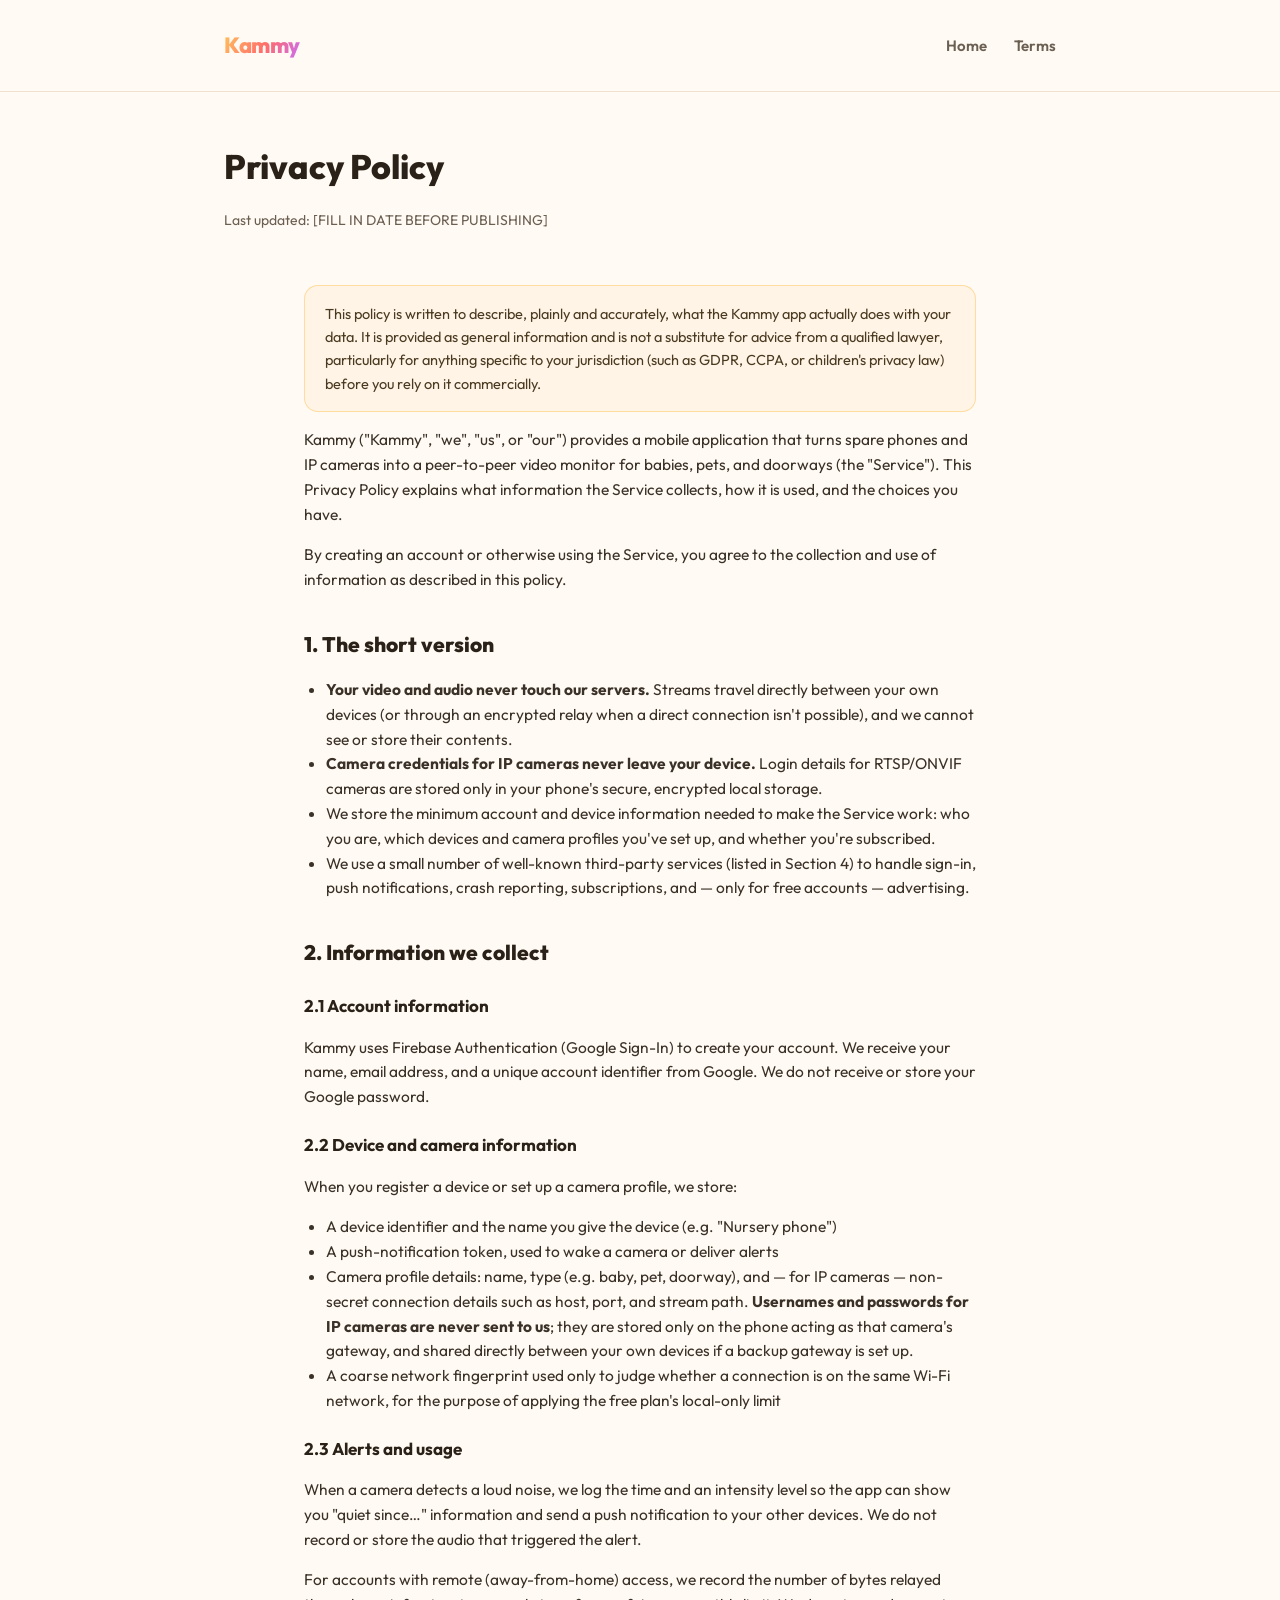
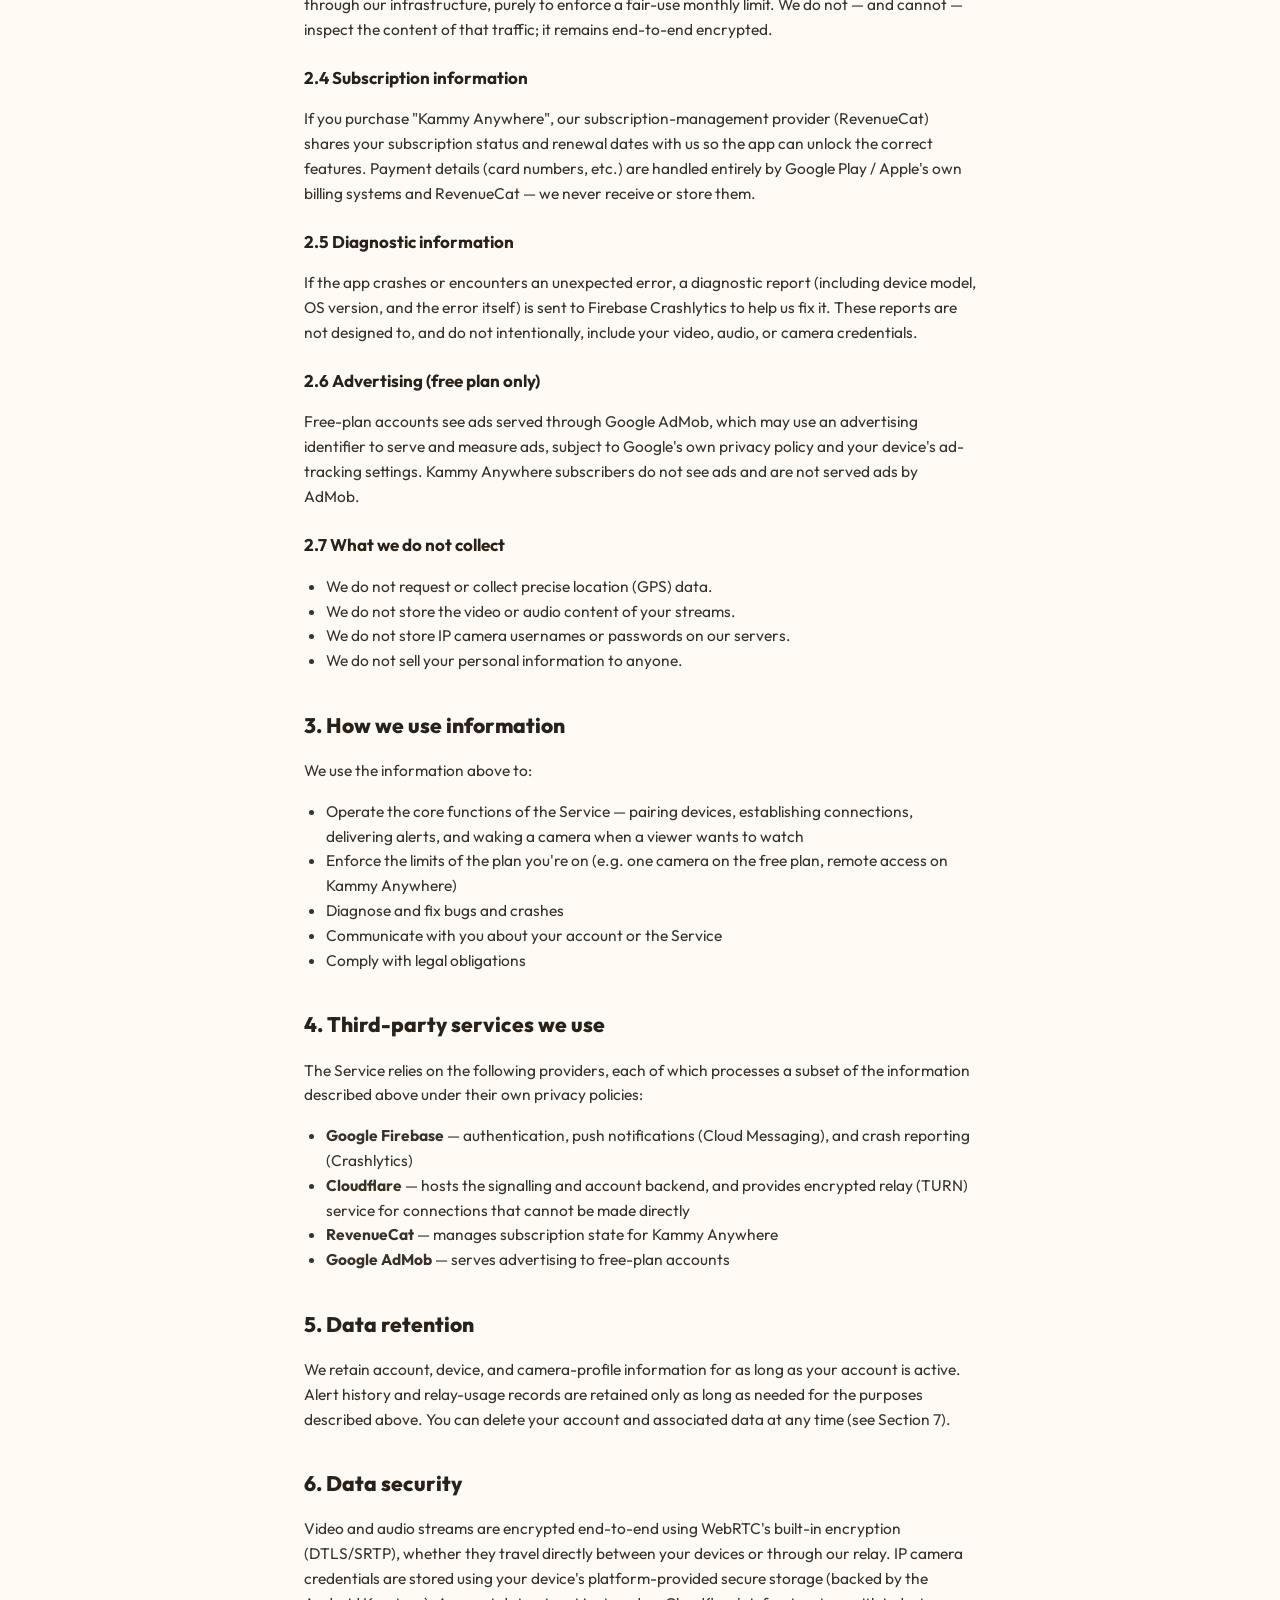
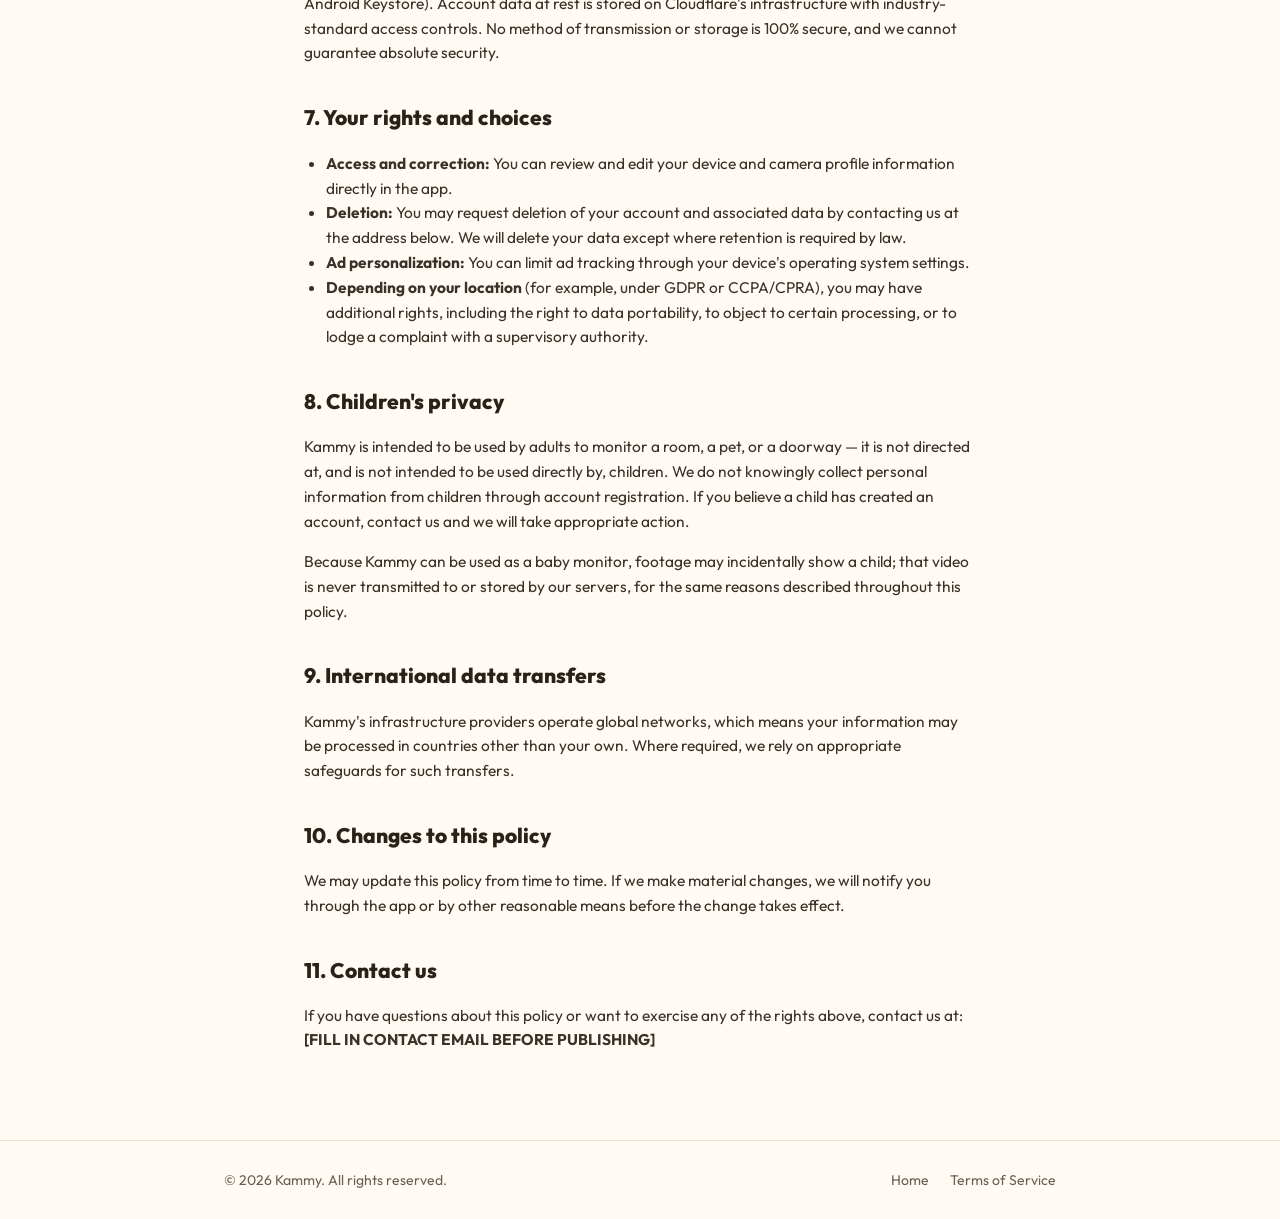
==== privacy.html @ 4654f09b "Initial site: landing page, privacy policy, terms of service Draft legal pages need a contact email," ====
<!doctype html>
<html lang="en">
<head>
<meta charset="utf-8" />
<meta name="viewport" content="width=device-width, initial-scale=1" />
<title>Privacy Policy — Kammy</title>
<link rel="preconnect" href="https://fonts.googleapis.com" />
<link rel="preconnect" href="https://fonts.gstatic.com" crossorigin />
<link href="https://fonts.googleapis.com/css2?family=Outfit:wght@400;500;600;700;800&display=swap" rel="stylesheet" />
<link rel="stylesheet" href="style.css" />
</head>
<body class="legal">

<header class="site">
  <div class="wrap">
    <a class="wordmark" href="index.html">Kammy</a>
    <nav class="site">
      <a href="index.html">Home</a>
      <a href="terms.html">Terms</a>
    </nav>
  </div>
</header>

<header class="page">
  <div class="wrap">
    <h1>Privacy Policy</h1>
    <p class="updated">Last updated: [FILL IN DATE BEFORE PUBLISHING]</p>
  </div>
</header>

<main>
  <div class="notice">
    This policy is written to describe, plainly and accurately, what the Kammy
    app actually does with your data. It is provided as general information
    and is not a substitute for advice from a qualified lawyer, particularly
    for anything specific to your jurisdiction (such as GDPR, CCPA, or
    children's privacy law) before you rely on it commercially.
  </div>

  <p>
    Kammy ("Kammy", "we", "us", or "our") provides a mobile application that
    turns spare phones and IP cameras into a peer-to-peer video monitor for
    babies, pets, and doorways (the "Service"). This Privacy Policy explains
    what information the Service collects, how it is used, and the choices
    you have.
  </p>

  <p>
    By creating an account or otherwise using the Service, you agree to the
    collection and use of information as described in this policy.
  </p>

  <h2>1. The short version</h2>
  <ul>
    <li><strong>Your video and audio never touch our servers.</strong> Streams travel directly between your own devices (or through an encrypted relay when a direct connection isn't possible), and we cannot see or store their contents.</li>
    <li><strong>Camera credentials for IP cameras never leave your device.</strong> Login details for RTSP/ONVIF cameras are stored only in your phone's secure, encrypted local storage.</li>
    <li>We store the minimum account and device information needed to make the Service work: who you are, which devices and camera profiles you've set up, and whether you're subscribed.</li>
    <li>We use a small number of well-known third-party services (listed in Section 4) to handle sign-in, push notifications, crash reporting, subscriptions, and — only for free accounts — advertising.</li>
  </ul>

  <h2>2. Information we collect</h2>

  <h3>2.1 Account information</h3>
  <p>
    Kammy uses Firebase Authentication (Google Sign-In) to create your
    account. We receive your name, email address, and a unique account
    identifier from Google. We do not receive or store your Google password.
  </p>

  <h3>2.2 Device and camera information</h3>
  <p>When you register a device or set up a camera profile, we store:</p>
  <ul>
    <li>A device identifier and the name you give the device (e.g. "Nursery phone")</li>
    <li>A push-notification token, used to wake a camera or deliver alerts</li>
    <li>Camera profile details: name, type (e.g. baby, pet, doorway), and — for IP cameras — non-secret connection details such as host, port, and stream path. <strong>Usernames and passwords for IP cameras are never sent to us</strong>; they are stored only on the phone acting as that camera's gateway, and shared directly between your own devices if a backup gateway is set up.</li>
    <li>A coarse network fingerprint used only to judge whether a connection is on the same Wi-Fi network, for the purpose of applying the free plan's local-only limit</li>
  </ul>

  <h3>2.3 Alerts and usage</h3>
  <p>
    When a camera detects a loud noise, we log the time and an intensity
    level so the app can show you "quiet since…" information and send a
    push notification to your other devices. We do not record or store the
    audio that triggered the alert.
  </p>
  <p>
    For accounts with remote (away-from-home) access, we record the number
    of bytes relayed through our infrastructure, purely to enforce a fair-use
    monthly limit. We do not — and cannot — inspect the content of that
    traffic; it remains end-to-end encrypted.
  </p>

  <h3>2.4 Subscription information</h3>
  <p>
    If you purchase "Kammy Anywhere", our subscription-management provider
    (RevenueCat) shares your subscription status and renewal dates with us
    so the app can unlock the correct features. Payment details (card
    numbers, etc.) are handled entirely by Google Play / Apple's own billing
    systems and RevenueCat — we never receive or store them.
  </p>

  <h3>2.5 Diagnostic information</h3>
  <p>
    If the app crashes or encounters an unexpected error, a diagnostic
    report (including device model, OS version, and the error itself) is
    sent to Firebase Crashlytics to help us fix it. These reports are not
    designed to, and do not intentionally, include your video, audio, or
    camera credentials.
  </p>

  <h3>2.6 Advertising (free plan only)</h3>
  <p>
    Free-plan accounts see ads served through Google AdMob, which may use an
    advertising identifier to serve and measure ads, subject to Google's own
    privacy policy and your device's ad-tracking settings. Kammy Anywhere
    subscribers do not see ads and are not served ads by AdMob.
  </p>

  <h3>2.7 What we do not collect</h3>
  <ul>
    <li>We do not request or collect precise location (GPS) data.</li>
    <li>We do not store the video or audio content of your streams.</li>
    <li>We do not store IP camera usernames or passwords on our servers.</li>
    <li>We do not sell your personal information to anyone.</li>
  </ul>

  <h2>3. How we use information</h2>
  <p>We use the information above to:</p>
  <ul>
    <li>Operate the core functions of the Service — pairing devices, establishing connections, delivering alerts, and waking a camera when a viewer wants to watch</li>
    <li>Enforce the limits of the plan you're on (e.g. one camera on the free plan, remote access on Kammy Anywhere)</li>
    <li>Diagnose and fix bugs and crashes</li>
    <li>Communicate with you about your account or the Service</li>
    <li>Comply with legal obligations</li>
  </ul>

  <h2>4. Third-party services we use</h2>
  <p>The Service relies on the following providers, each of which processes a subset of the information described above under their own privacy policies:</p>
  <ul>
    <li><strong>Google Firebase</strong> — authentication, push notifications (Cloud Messaging), and crash reporting (Crashlytics)</li>
    <li><strong>Cloudflare</strong> — hosts the signalling and account backend, and provides encrypted relay (TURN) service for connections that cannot be made directly</li>
    <li><strong>RevenueCat</strong> — manages subscription state for Kammy Anywhere</li>
    <li><strong>Google AdMob</strong> — serves advertising to free-plan accounts</li>
  </ul>

  <h2>5. Data retention</h2>
  <p>
    We retain account, device, and camera-profile information for as long as
    your account is active. Alert history and relay-usage records are
    retained only as long as needed for the purposes described above. You
    can delete your account and associated data at any time (see Section 7).
  </p>

  <h2>6. Data security</h2>
  <p>
    Video and audio streams are encrypted end-to-end using WebRTC's built-in
    encryption (DTLS/SRTP), whether they travel directly between your
    devices or through our relay. IP camera credentials are stored using
    your device's platform-provided secure storage (backed by the Android
    Keystore). Account data at rest is stored on Cloudflare's infrastructure
    with industry-standard access controls. No method of transmission or
    storage is 100% secure, and we cannot guarantee absolute security.
  </p>

  <h2>7. Your rights and choices</h2>
  <ul>
    <li><strong>Access and correction:</strong> You can review and edit your device and camera profile information directly in the app.</li>
    <li><strong>Deletion:</strong> You may request deletion of your account and associated data by contacting us at the address below. We will delete your data except where retention is required by law.</li>
    <li><strong>Ad personalization:</strong> You can limit ad tracking through your device's operating system settings.</li>
    <li><strong>Depending on your location</strong> (for example, under GDPR or CCPA/CPRA), you may have additional rights, including the right to data portability, to object to certain processing, or to lodge a complaint with a supervisory authority.</li>
  </ul>

  <h2>8. Children's privacy</h2>
  <p>
    Kammy is intended to be used by adults to monitor a room, a pet, or a
    doorway — it is not directed at, and is not intended to be used
    directly by, children. We do not knowingly collect personal information
    from children through account registration. If you believe a child has
    created an account, contact us and we will take appropriate action.
  </p>
  <p>
    Because Kammy can be used as a baby monitor, footage may incidentally
    show a child; that video is never transmitted to or stored by our
    servers, for the same reasons described throughout this policy.
  </p>

  <h2>9. International data transfers</h2>
  <p>
    Kammy's infrastructure providers operate global networks, which means
    your information may be processed in countries other than your own.
    Where required, we rely on appropriate safeguards for such transfers.
  </p>

  <h2>10. Changes to this policy</h2>
  <p>
    We may update this policy from time to time. If we make material
    changes, we will notify you through the app or by other reasonable
    means before the change takes effect.
  </p>

  <h2>11. Contact us</h2>
  <p>
    If you have questions about this policy or want to exercise any of the
    rights above, contact us at:
    <br />
    <strong>[FILL IN CONTACT EMAIL BEFORE PUBLISHING]</strong>
  </p>
</main>

<footer class="site">
  <div class="wrap">
    <div>© <span id="year"></span> Kammy. All rights reserved.</div>
    <div>
      <a href="index.html">Home</a>
      <a href="terms.html">Terms of Service</a>
    </div>
  </div>
</footer>

<script>
  document.getElementById('year').textContent = new Date().getFullYear();
</script>

</body>
</html>
---- style.css ----
:root {
  --amber: #ffc65a;
  --coral: #ff6c6c;
  --violet: #c86cff;
  --sky: #7ec8e3;
  --bg: #fffaf3;
  --surface: #ffffff;
  --surface-high: #fff4e6;
  --ink: #2a2118;
  --ink-muted: #6b5f52;
  --outline: #f0e2d0;
  --radius-card: 20px;
  --radius-control: 14px;
  --font: "Outfit", -apple-system, BlinkMacSystemFont, "Segoe UI", sans-serif;
}

* {
  box-sizing: border-box;
}

html,
body {
  margin: 0;
  padding: 0;
}

body {
  font-family: var(--font);
  background: var(--bg);
  color: var(--ink);
  line-height: 1.6;
  -webkit-font-smoothing: antialiased;
}

a {
  color: var(--coral);
  text-decoration: none;
}

a:hover {
  text-decoration: underline;
}

.wrap {
  max-width: 880px;
  margin: 0 auto;
  padding: 0 24px;
}

header.site {
  padding: 28px 0;
  border-bottom: 1px solid var(--outline);
}

header.site .wrap {
  display: flex;
  align-items: center;
  justify-content: space-between;
  gap: 16px;
  flex-wrap: wrap;
}

.wordmark {
  font-weight: 800;
  font-size: 22px;
  letter-spacing: -0.02em;
  background: linear-gradient(120deg, var(--amber), var(--coral) 55%, var(--violet));
  -webkit-background-clip: text;
  background-clip: text;
  color: transparent;
}

nav.site a {
  margin-left: 24px;
  color: var(--ink-muted);
  font-weight: 600;
  font-size: 15px;
}

nav.site a:hover {
  color: var(--ink);
  text-decoration: none;
}

.hero {
  padding: 72px 0 56px;
  background: radial-gradient(
      120% 140% at 15% -10%,
      rgba(255, 198, 90, 0.25),
      transparent 55%
    ),
    radial-gradient(100% 120% at 100% 0%, rgba(200, 108, 255, 0.14), transparent 60%);
}

.hero h1 {
  font-size: 44px;
  font-weight: 800;
  letter-spacing: -0.02em;
  margin: 0 0 8px;
  max-width: 14ch;
}

.hero h1 em {
  font-style: italic;
  font-weight: 300;
  display: block;
}

.hero p.lede {
  font-size: 18px;
  color: var(--ink-muted);
  max-width: 52ch;
  margin: 16px 0 0;
}

main {
  padding: 8px 0 64px;
}

section {
  padding: 40px 0;
}

section h2 {
  font-size: 26px;
  font-weight: 800;
  letter-spacing: -0.01em;
  margin: 0 0 20px;
}

.grid {
  display: grid;
  grid-template-columns: repeat(auto-fit, minmax(230px, 1fr));
  gap: 16px;
}

.card {
  background: var(--surface);
  border: 1px solid var(--outline);
  border-radius: var(--radius-card);
  padding: 24px;
}

.card .icon {
  width: 40px;
  height: 40px;
  border-radius: 12px;
  display: flex;
  align-items: center;
  justify-content: center;
  font-size: 20px;
  margin-bottom: 14px;
}

.card h3 {
  margin: 0 0 8px;
  font-size: 17px;
  font-weight: 700;
}

.card p {
  margin: 0;
  color: var(--ink-muted);
  font-size: 15px;
}

.tier-amber {
  background: rgba(255, 198, 90, 0.22);
}
.tier-coral {
  background: rgba(255, 108, 108, 0.16);
}
.tier-violet {
  background: rgba(200, 108, 255, 0.16);
}
.tier-sky {
  background: rgba(126, 200, 227, 0.2);
}

.plans {
  display: grid;
  grid-template-columns: repeat(auto-fit, minmax(260px, 1fr));
  gap: 16px;
}

.plan {
  border-radius: var(--radius-card);
  padding: 28px;
  border: 1px solid var(--outline);
  background: var(--surface);
}

.plan.premium {
  background: linear-gradient(160deg, #fff, var(--surface-high));
  border-color: rgba(255, 198, 90, 0.5);
}

.plan .price {
  font-size: 30px;
  font-weight: 800;
  margin: 4px 0 16px;
}

.plan ul {
  padding-left: 20px;
  margin: 0;
  color: var(--ink-muted);
}

.plan ul li {
  margin-bottom: 8px;
}

.cta {
  text-align: center;
  padding: 56px 0;
}

.cta .button {
  display: inline-block;
  padding: 14px 28px;
  border-radius: 999px;
  background: linear-gradient(120deg, var(--amber), var(--coral));
  color: #2a1a12;
  font-weight: 700;
  font-size: 16px;
}

.cta .button:hover {
  text-decoration: none;
  filter: brightness(1.03);
}

footer.site {
  border-top: 1px solid var(--outline);
  padding: 28px 0;
  color: var(--ink-muted);
  font-size: 14px;
}

footer.site .wrap {
  display: flex;
  justify-content: space-between;
  flex-wrap: wrap;
  gap: 12px;
}

footer.site a {
  color: var(--ink-muted);
  margin-left: 18px;
}

footer.site a:first-child {
  margin-left: 0;
}

/* Legal pages */
.legal header.page {
  padding: 48px 0 12px;
}

.legal header.page h1 {
  font-size: 34px;
  font-weight: 800;
  margin: 0 0 6px;
}

.legal .updated {
  color: var(--ink-muted);
  font-size: 14px;
}

.legal main {
  max-width: 720px;
  margin: 0 auto;
  padding: 8px 24px 72px;
}

.legal h2 {
  font-size: 21px;
  font-weight: 800;
  margin: 36px 0 12px;
}

.legal h3 {
  font-size: 17px;
  font-weight: 700;
  margin: 22px 0 8px;
}

.legal p,
.legal li {
  color: #3a3128;
  font-size: 15.5px;
}

.legal ul,
.legal ol {
  padding-left: 22px;
}

.notice {
  background: var(--surface-high);
  border: 1px solid rgba(255, 198, 90, 0.5);
  border-radius: var(--radius-control);
  padding: 16px 20px;
  font-size: 14.5px;
  color: #4a3a20;
  margin: 20px 0 8px;
}

@media (max-width: 560px) {
  .hero h1 {
    font-size: 32px;
  }
}
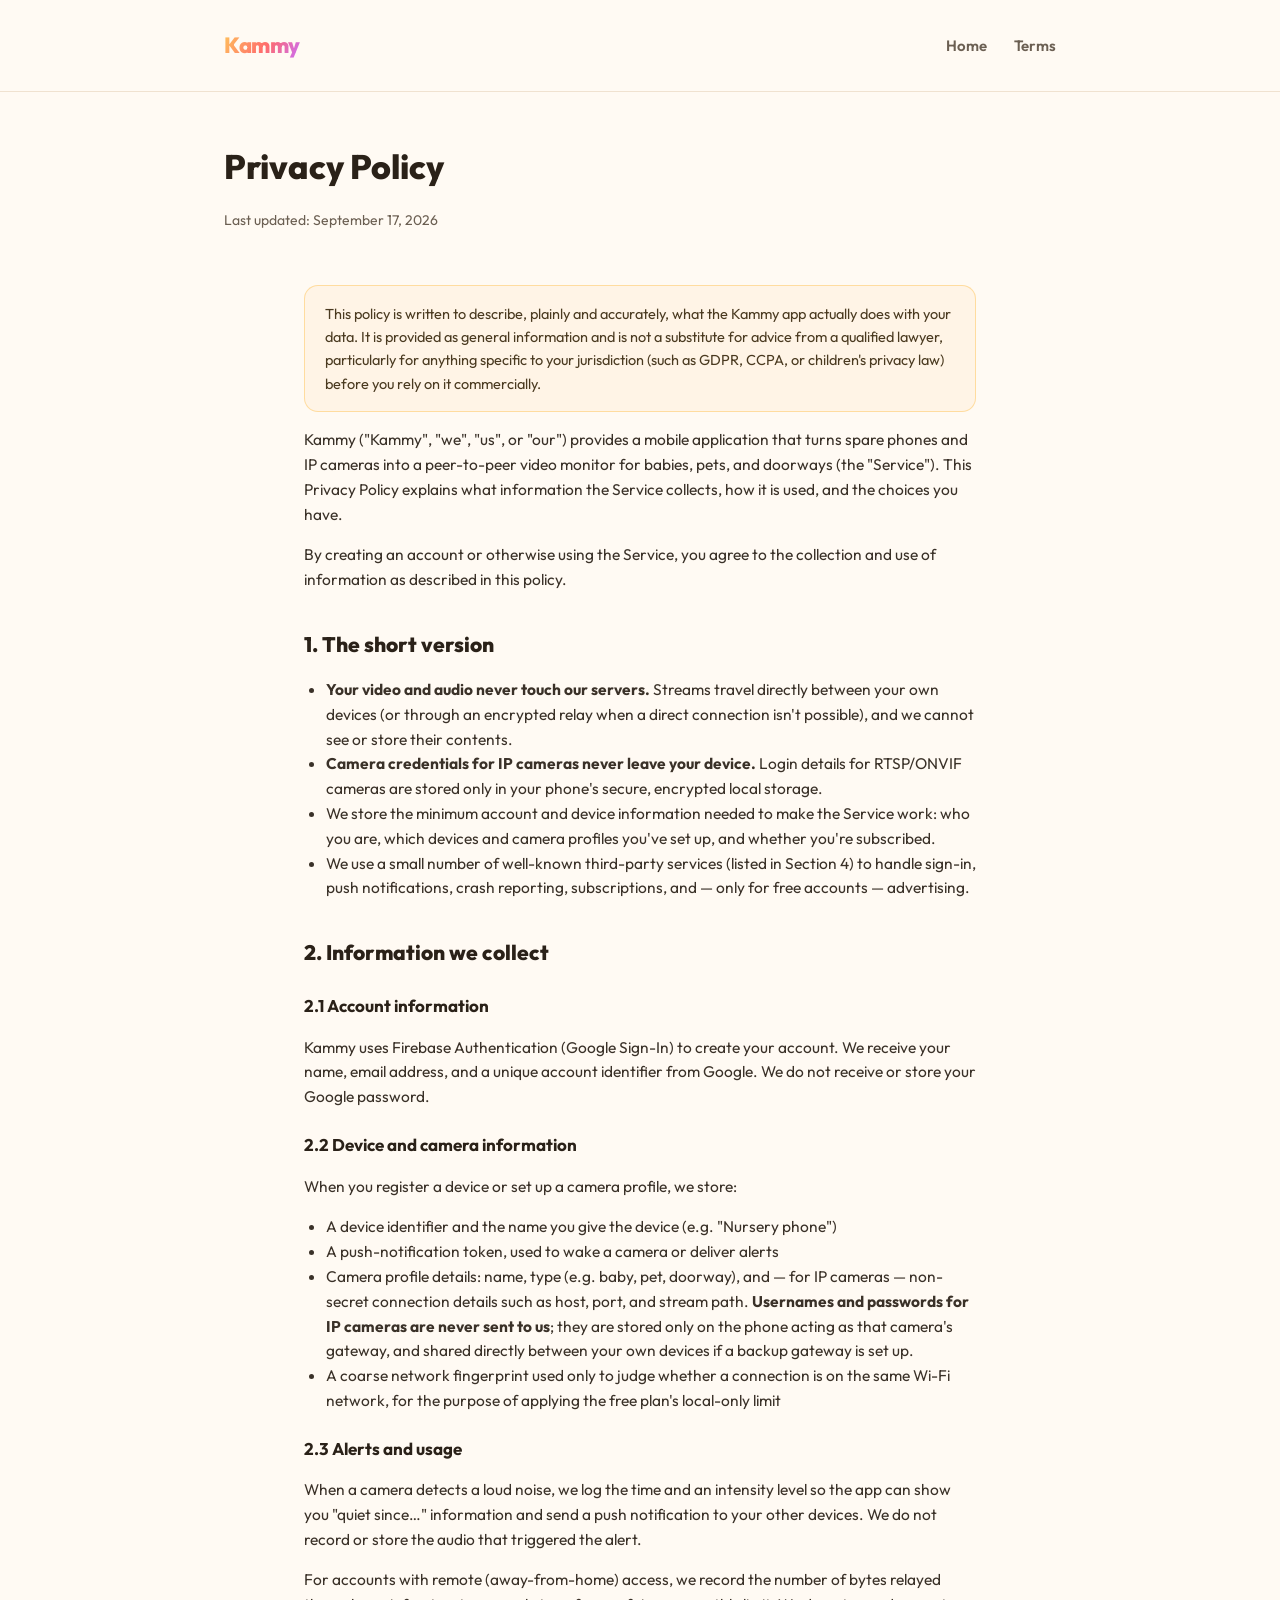
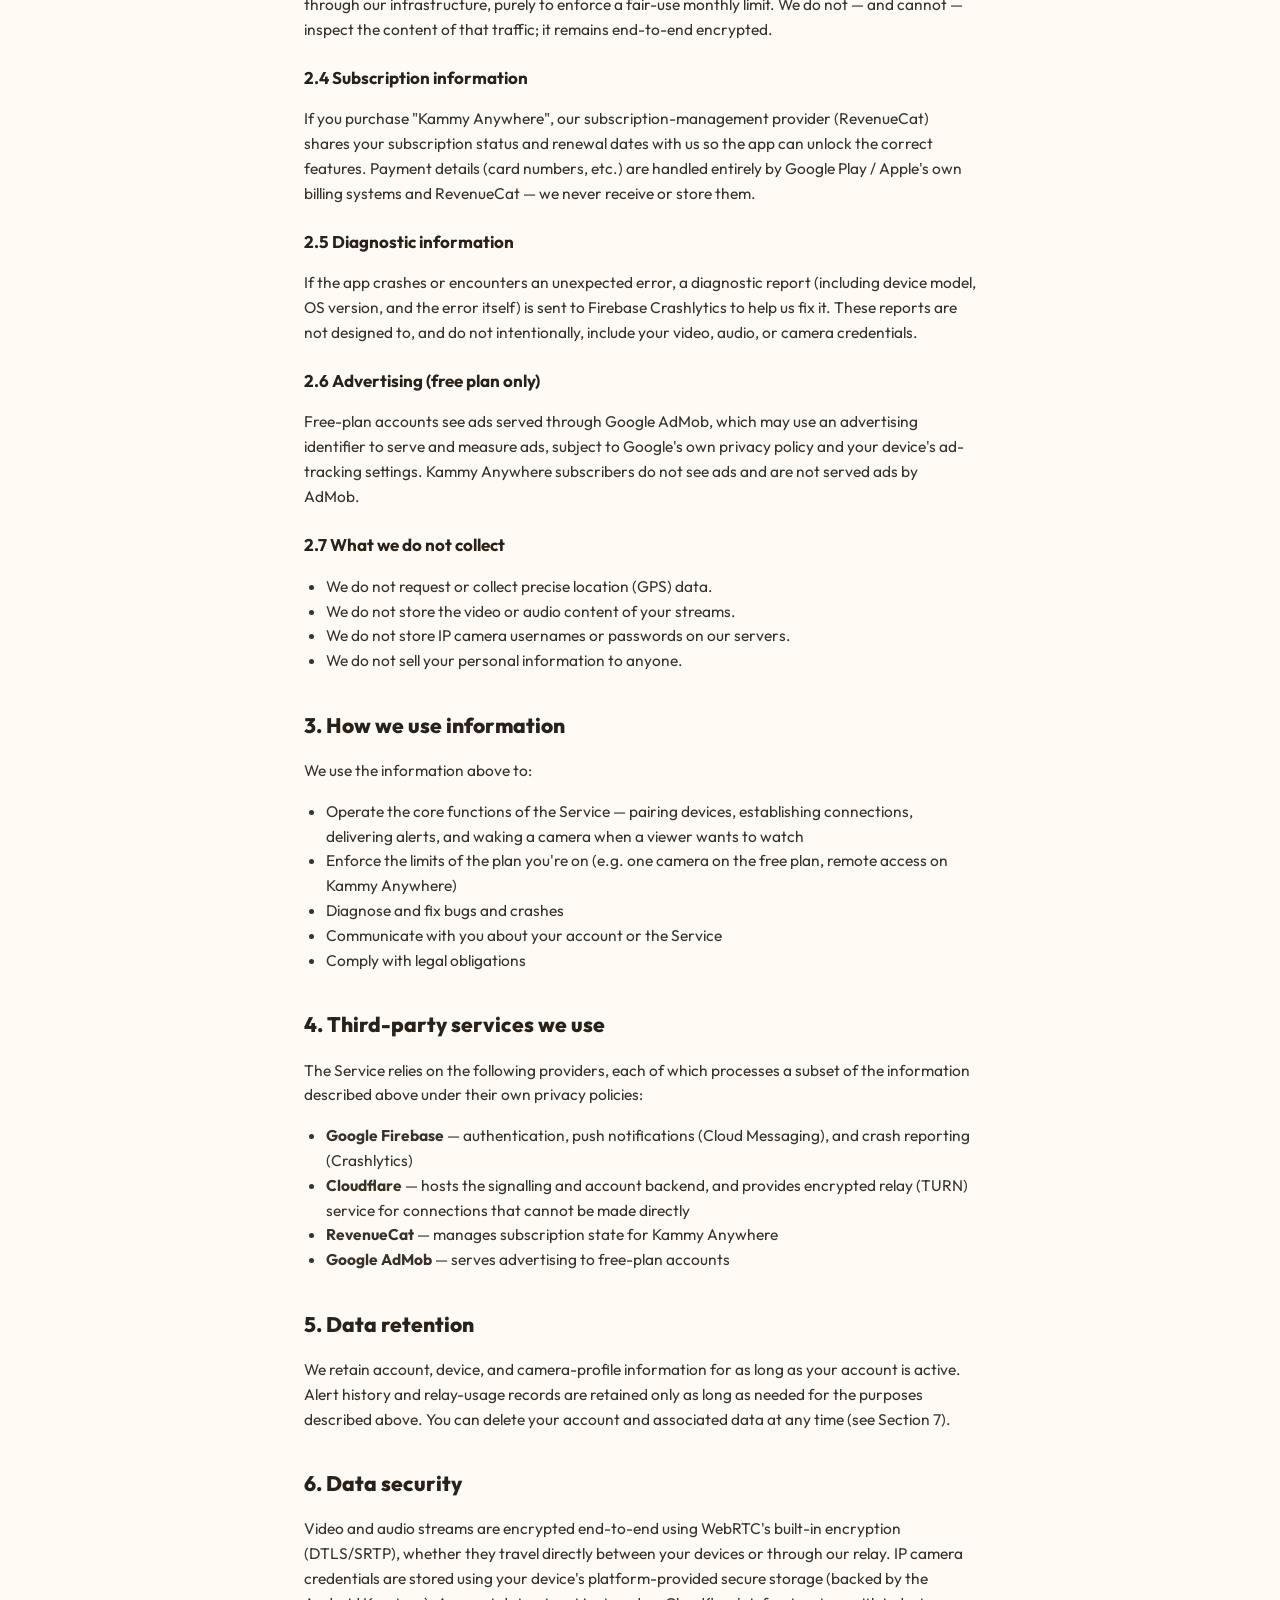
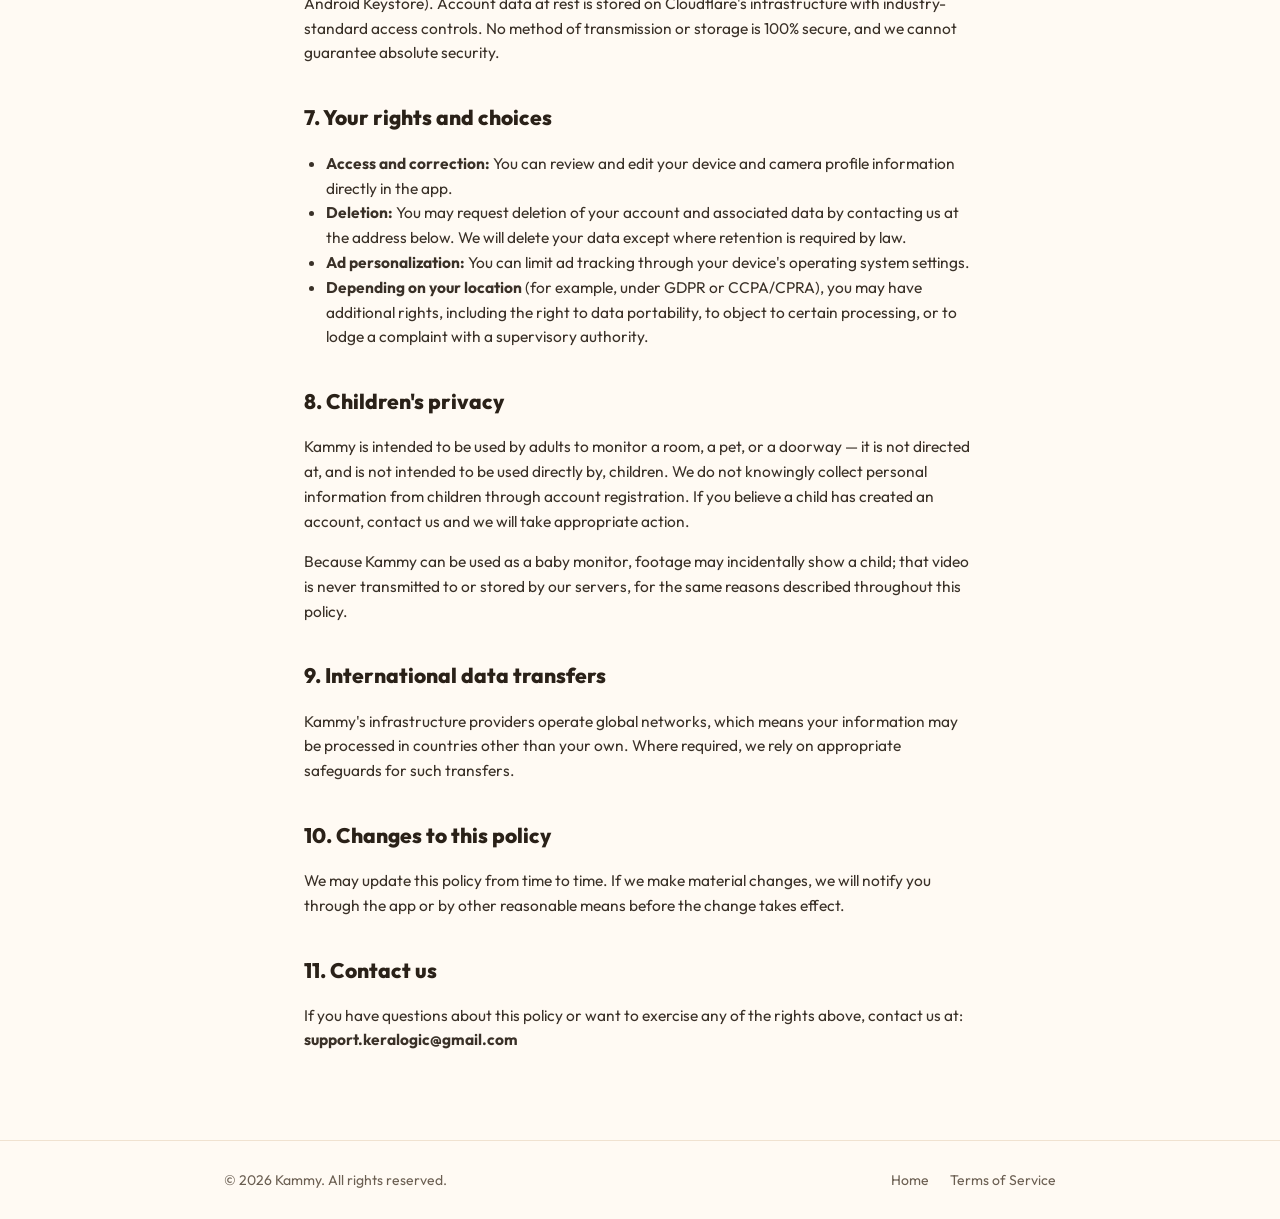
==== commit 66fa0391: "Fill in contact email, dates, legal name, and jurisdiction" ====
--- a/privacy.html
+++ b/privacy.html
@@ -24,7 +24,7 @@
 <header class="page">
   <div class="wrap">
     <h1>Privacy Policy</h1>
-    <p class="updated">Last updated: [FILL IN DATE BEFORE PUBLISHING]</p>
+    <p class="updated">Last updated: September 17, 2026</p>
   </div>
 </header>
 
@@ -203,7 +203,7 @@
     If you have questions about this policy or want to exercise any of the
     rights above, contact us at:
     <br />
-    <strong>[FILL IN CONTACT EMAIL BEFORE PUBLISHING]</strong>
+    <strong>support.keralogic@gmail.com</strong>
   </p>
 </main>
 
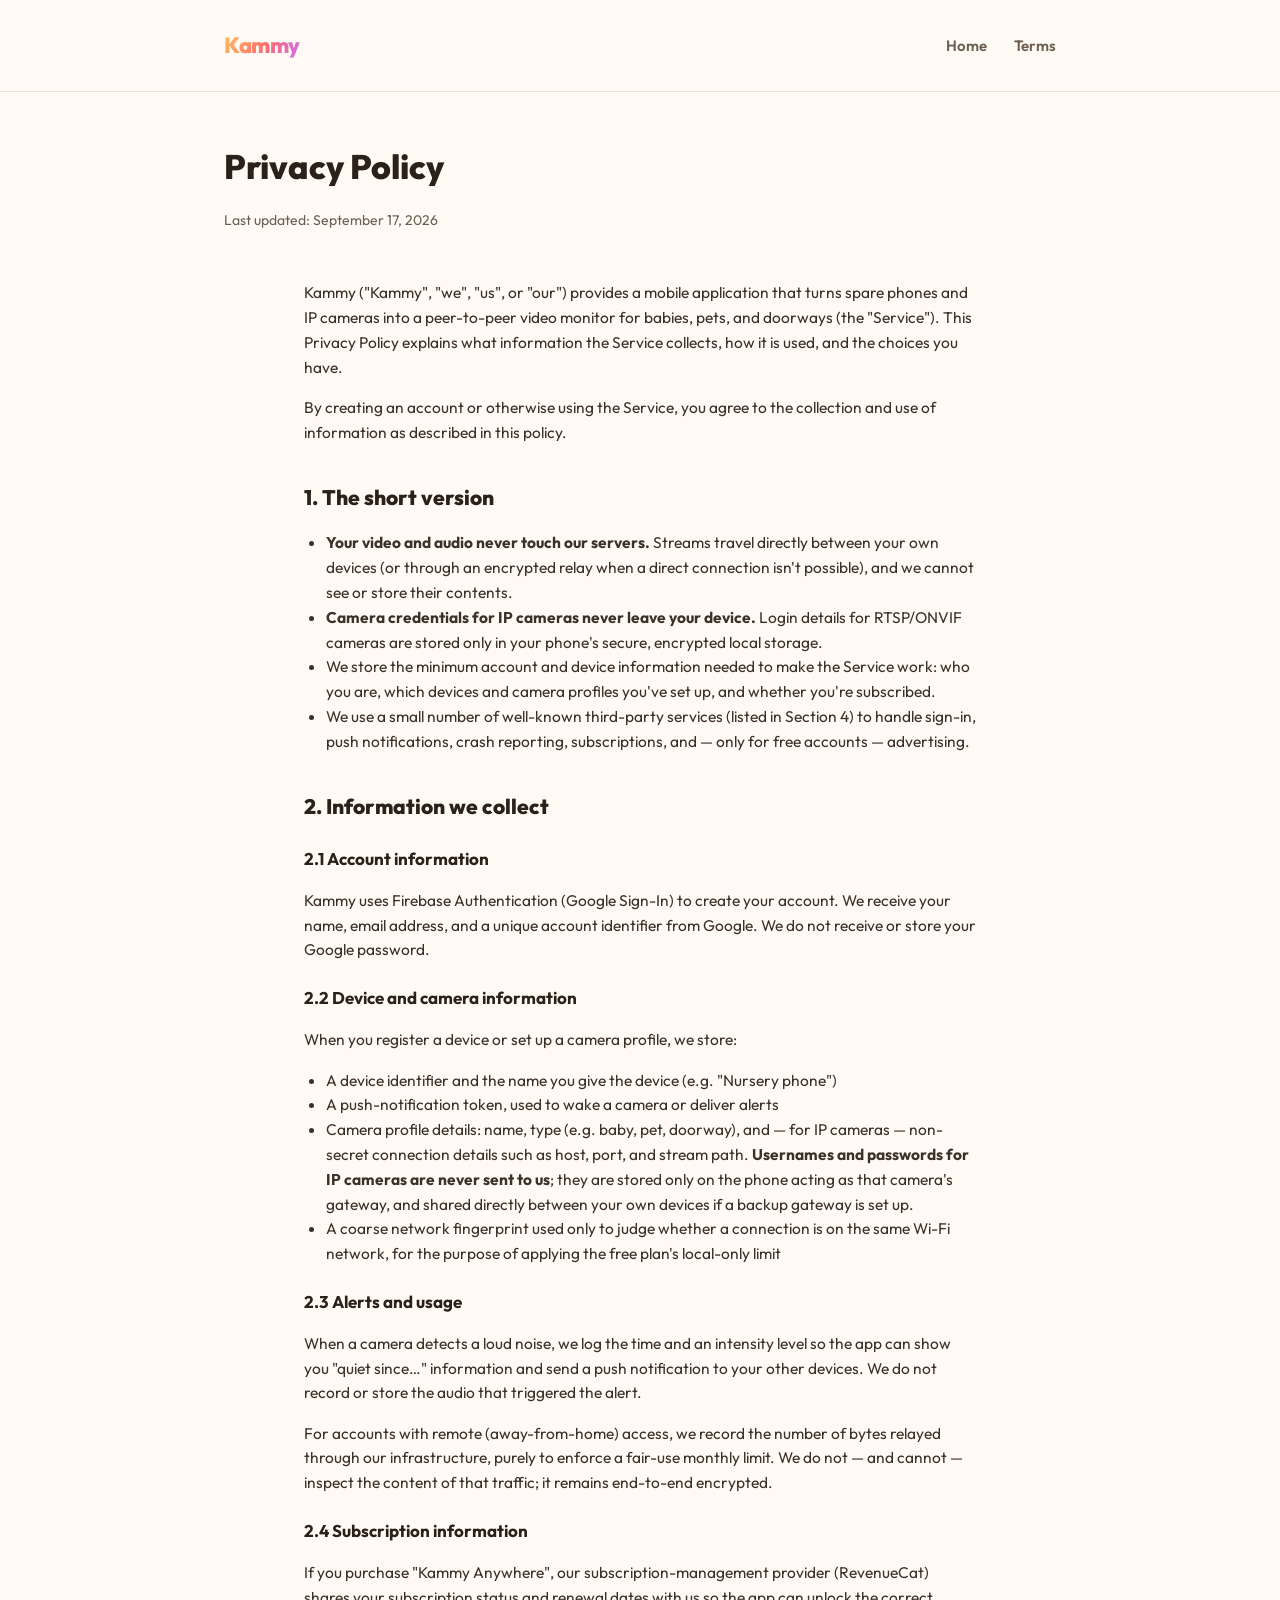
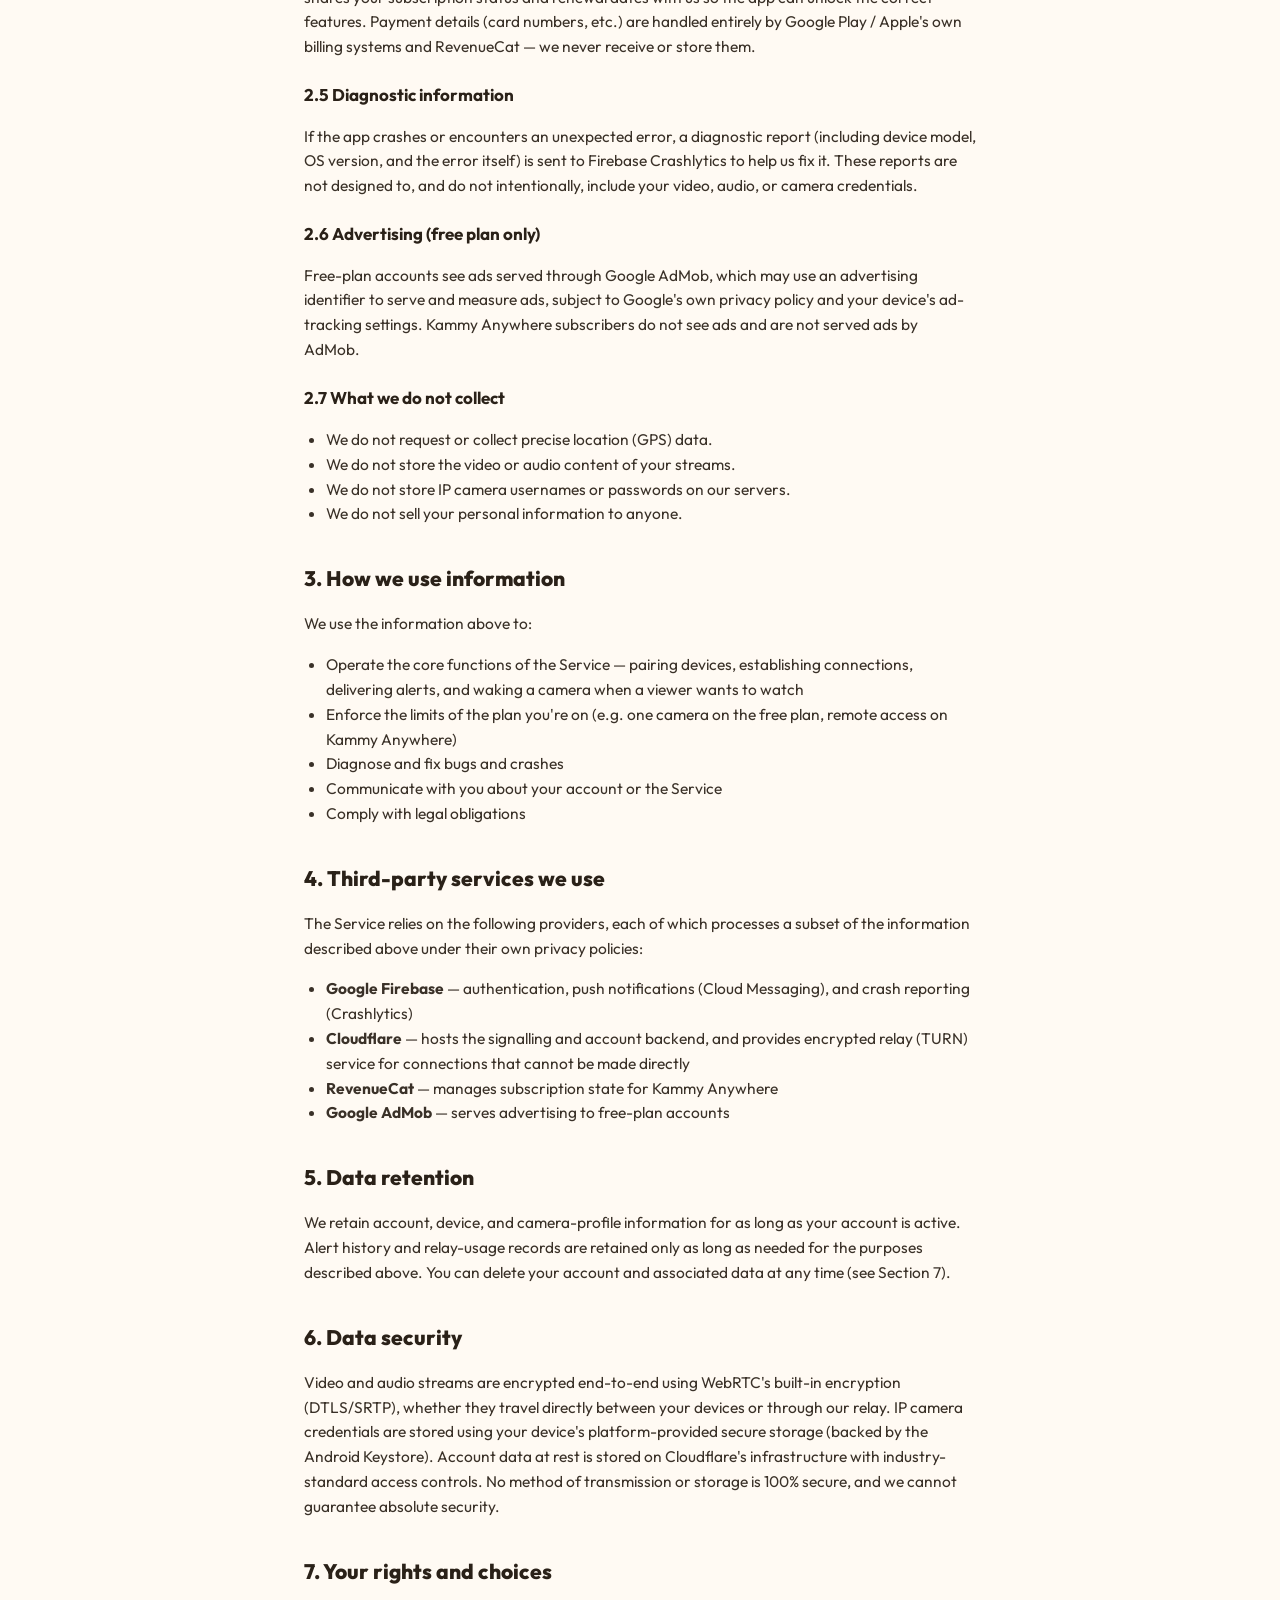
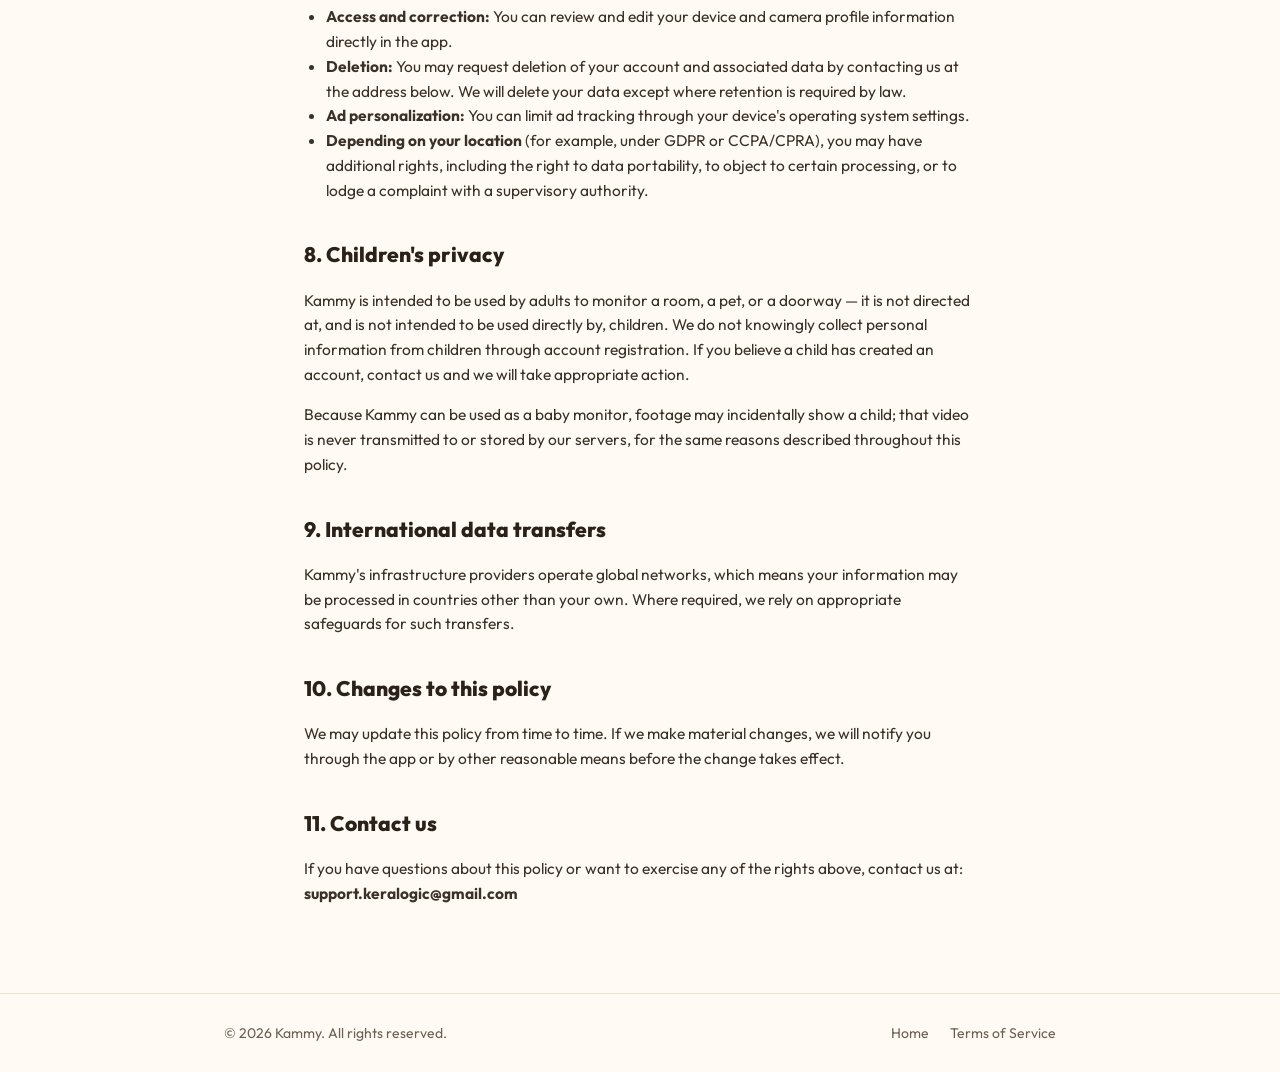
==== commit 94c481cd: "Remove draft-review notices from published legal pages" ====
--- a/privacy.html
+++ b/privacy.html
@@ -29,14 +29,6 @@
 </header>
 
 <main>
-  <div class="notice">
-    This policy is written to describe, plainly and accurately, what the Kammy
-    app actually does with your data. It is provided as general information
-    and is not a substitute for advice from a qualified lawyer, particularly
-    for anything specific to your jurisdiction (such as GDPR, CCPA, or
-    children's privacy law) before you rely on it commercially.
-  </div>
-
   <p>
     Kammy ("Kammy", "we", "us", or "our") provides a mobile application that
     turns spare phones and IP cameras into a peer-to-peer video monitor for
